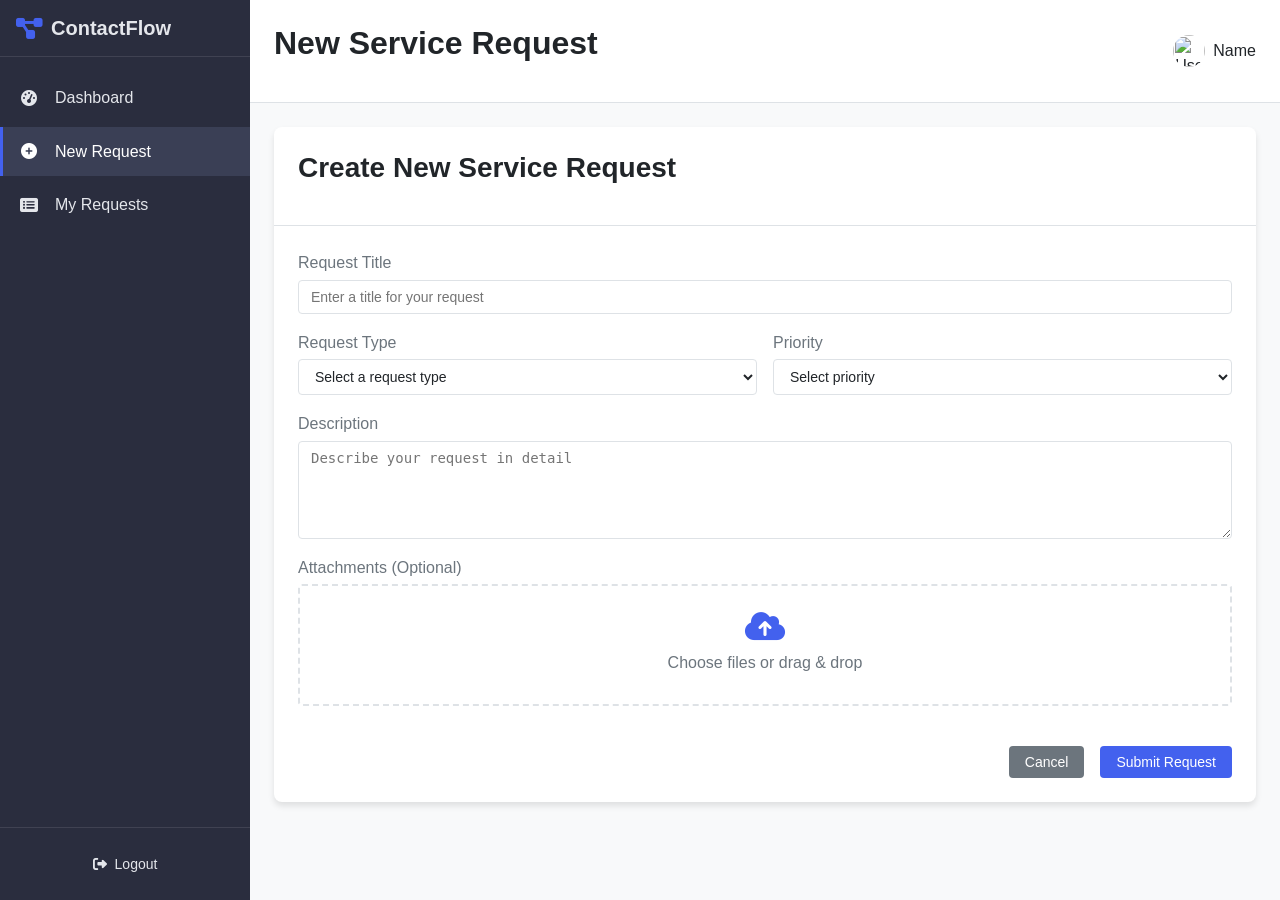
==== pages/request-service.html @ b9564535 "LilwSamah" ====
<html lang="en">
  <head>
    <meta charset="UTF-8" />
    <meta name="viewport" content="width=device-width, initial-scale=1.0" />
    <title>New Service Request - ContactFlow CRM</title>
    <link rel="stylesheet" href="../assets/css/style.css" />
    <link
      rel="stylesheet"
      href="https://cdnjs.cloudflare.com/ajax/libs/font-awesome/6.4.0/css/all.min.css"
    />
  </head>

  <body>
    <div class="dashboard-container">
      <aside class="sidebar">
        <div class="sidebar-header">
          <i class="fas fa-project-diagram logo-icon"></i>
          <h2>ContactFlow</h2>
          <button id="toggleSidebar" class="toggle-sidebar">
            <i class="fas fa-bars"></i>
          </button>
        </div>
        <div class="sidebar-content">
          <ul class="sidebar-menu">
            <li>
              <a href="client-dashboard.html">
                <i class="fas fa-tachometer-alt"></i>
                <span>Dashboard</span>
              </a>
            </li>
            <li class="active">
              <a href="request-service.html">
                <i class="fas fa-plus-circle"></i>
                <span>New Request</span>
              </a>
            </li>
            <li>
              <a href="view-requests.html">
                <i class="fas fa-list-alt"></i>
                <span>My Requests</span>
              </a>
            </li>
          </ul>
        </div>
        <div class="sidebar-footer">
          <button id="logoutBtn" class="btn-logout">
            <i class="fas fa-sign-out-alt"></i>
            <span>Logout</span>
          </button>
        </div>
      </aside>

      <main class="main-content">
        <header class="content-header">
          <div class="header-left">
            <h1>New Service Request</h1>
          </div>
          <div class="header-right">
            <div class="user-profile">
              <img src="" alt="User Avatar" id="userAvatar" />
              <span id="userName">Name</span>
            </div>
          </div>
        </header>

        <div class="content-body">
          <div class="card">
            <div class="card-header">
              <h2>Create New Service Request</h2>
            </div>
            <div class="card-body">
              <form
                id="serviceRequestForm"
                action="/projet-web/assets/backend/submit_request.php"
                method="POST"
              >
                <div class="form-group">
                  <label for="requestTitle">Request Title</label>
                  <input
                    type="text"
                    id="requestTitle"
                    name="requestTitle"
                    required
                    placeholder="Enter a title for your request"
                  />
                </div>

                <div class="form-row">
                  <div class="form-group">
                    <label for="requestType">Request Type</label>
                    <select id="requestType" name="requestType" required>
                      <option value="">Select a request type</option>
                      <option value="support">Technical Support</option>
                      <option value="inquiry">Product Inquiry</option>
                      <option value="billing">Billing Issue</option>
                      <option value="feature">Feature Request</option>
                      <option value="other">Other</option>
                    </select>
                  </div>

                  <div class="form-group">
                    <label for="priority">Priority</label>
                    <select id="priority" name="priority" required>
                      <option value="">Select priority</option>
                      <option value="low">Low</option>
                      <option value="medium">Medium</option>
                      <option value="high">High</option>
                      <option value="urgent">Urgent</option>
                    </select>
                  </div>
                </div>

                <div class="form-group">
                  <label for="requestDescription">Description</label>
                  <textarea
                    id="requestDescription"
                    name="requestDescription"
                    rows="5"
                    required
                    placeholder="Describe your request in detail"
                  ></textarea>
                </div>

                <div class="form-group">
                  <label for="attachments">Attachments (Optional)</label>
                  <div class="file-upload">
                    <input
                      type="file"
                      id="attachments"
                      name="attachments"
                      multiple
                    />
                    <label for="attachments" class="file-upload-label">
                      <i class="fas fa-cloud-upload-alt"></i>
                      <span>Choose files or drag & drop</span>
                    </label>
                  </div>
                  <div id="fileList" class="file-list"></div>
                </div>

                <div class="form-actions">
                  <button
                    type="button"
                    id="cancelRequestBtn"
                    class="btn-secondary"
                  >
                    Cancel
                  </button>
                  <button type="submit" class="btn-primary">
                    Submit Request
                  </button>
                </div>
              </form>
            </div>
          </div>
        </div>
      </main>
    </div>

    <div id="notification" class="notification"></div>

    <script src="../assets/js/localStorage.js"></script>
    <script src="../assets/js/auth.js"></script>
    <script src="../assets/js/domUtils.js"></script>
    <script src="../assets/js/request-service.js"></script>
  </body>
</html>
---- assets/css/style.css ----
/* Base Styles */
:root {
  /* Colors */
  --primary-color: #4361ee;
  --primary-dark: #3a56d4;
  --primary-light: #4f70ff;
  --secondary-color: #6c757d;
  --success-color: #2ecc71;
  --danger-color: #e74c3c;
  --warning-color: #f39c12;
  --info-color: #3498db;

  --bg-color: #f8f9fa;
  --card-bg: #ffffff;
  --sidebar-bg: #2a2d3e;
  --sidebar-text: #e4e6eb;
  --sidebar-hover: #3a3f55;
  --sidebar-active: #4361ee;

  --text-primary: #212529;
  --text-secondary: #6c757d;
  --text-muted: #adb5bd;
  --border-color: #dee2e6;

  /* Spacing */
  --spacing-xs: 0.25rem;
  --spacing-sm: 0.5rem;
  --spacing-md: 1rem;
  --spacing-lg: 1.5rem;
  --spacing-xl: 2rem;

  /* Shadows */
  --shadow-sm: 0 1px 3px rgba(0, 0, 0, 0.12);
  --shadow-md: 0 4px 6px rgba(0, 0, 0, 0.1);
  --shadow-lg: 0 10px 15px rgba(0, 0, 0, 0.1);

  /* Status Colors */
  --status-pending: #f39c12;
  --status-in-progress: #3498db;
  --status-completed: #2ecc71;
  --status-cancelled: #e74c3c;

  /* Priority Colors */
  --priority-low: #3498db;
  --priority-medium: #f39c12;
  --priority-high: #e67e22;
  --priority-urgent: #e74c3c;

  /* Transitions */
  --transition-speed: 0.3s;
}

/* Dark Theme */
.dark-theme {
  --bg-color: #121212;
  --card-bg: #1e1e1e;
  --sidebar-bg: #1a1a1a;
  --sidebar-text: #e4e6eb;
  --sidebar-hover: #2c2c2c;
  --sidebar-active: #4361ee;

  --text-primary: #e4e6eb;
  --text-secondary: #b0b3b8;
  --text-muted: #777;
  --border-color: #2c2c2c;

  /* Shadows */
  --shadow-sm: 0 1px 3px rgba(0, 0, 0, 0.3);
  --shadow-md: 0 4px 6px rgba(0, 0, 0, 0.3);
  --shadow-lg: 0 10px 15px rgba(0, 0, 0, 0.3);
}

* {
  margin: 0;
  padding: 0;
  box-sizing: border-box;
}

body {
  font-family: "Segoe UI", Tahoma, Geneva, Verdana, sans-serif;
  background-color: var(--bg-color);
  color: var(--text-primary);
  line-height: 1.6;
  transition: background-color var(--transition-speed), color var(--transition-speed);
}

a {
  text-decoration: none;
  color: var(--primary-color);
}

ul {
  list-style: none;
}

/* Typography */
h1,
h2,
h3,
h4,
h5,
h6 {
  margin-bottom: var(--spacing-md);
  font-weight: 600;
  line-height: 1.2;
}

h1 {
  font-size: 2rem;
}

h2 {
  font-size: 1.75rem;
}

h3 {
  font-size: 1.5rem;
}

h4 {
  font-size: 1.25rem;
}

p {
  margin-bottom: var(--spacing-md);
}

/* Buttons */
.btn-primary,
.btn-secondary,
.btn-danger,
.btn-success,
.btn-text,
.btn-icon,
.btn-logout {
  display: inline-flex;
  align-items: center;
  justify-content: center;
  padding: 0.5rem 1rem;
  border-radius: 0.25rem;
  font-size: 0.875rem;
  font-weight: 500;
  cursor: pointer;
  transition: all var(--transition-speed);
  border: none;
  gap: 0.5rem;
}

.btn-primary {
  background-color: var(--primary-color);
  color: white;
}

.btn-primary:hover {
  background-color: var(--primary-dark);
}

.btn-secondary {
  background-color: var(--secondary-color);
  color: white;
}

.btn-secondary:hover {
  background-color: #5a6268;
}

.btn-danger {
  background-color: var(--danger-color);
  color: white;
}

.btn-danger:hover {
  background-color: #c0392b;
}

.btn-success {
  background-color: var(--success-color);
  color: white;
}

.btn-success:hover {
  background-color: #27ae60;
}

.btn-text {
  background: none;
  color: var(--text-secondary);
  padding: 0.25rem 0.5rem;
}

.btn-text:hover {
  color: var(--text-primary);
  background-color: rgba(0, 0, 0, 0.05);
}

.btn-icon {
  padding: 0.5rem;
  border-radius: 50%;
  background: none;
  color: var(--text-secondary);
}

.btn-icon:hover {
  background-color: rgba(0, 0, 0, 0.05);
  color: var(--text-primary);
}

.btn-block {
  display: block;
  width: 100%;
}

.btn-logout {
  background: none;
  color: var(--sidebar-text);
  width: 100%;
  text-align: left;
  padding: 0.75rem 1rem;
  border-radius: 0.25rem;
}

.btn-logout:hover {
  background-color: var(--sidebar-hover);
}

/* Forms */
.form-group {
  margin-bottom: var(--spacing-md);
}

.form-row {
  display: flex;
  gap: var(--spacing-md);
  margin-bottom: var(--spacing-md);
}

.form-row .form-group {
  flex: 1;
  margin-bottom: 0;
}

label {
  display: block;
  margin-bottom: var(--spacing-xs);
  font-weight: 500;
  color: var(--text-secondary);
}

input,
select,
textarea {
  width: 100%;
  padding: 0.5rem 0.75rem;
  border: 1px solid var(--border-color);
  border-radius: 0.25rem;
  background-color: var(--card-bg);
  color: var(--text-primary);
  font-size: 0.875rem;
  transition: border-color var(--transition-speed);
}

input:focus,
select:focus,
textarea:focus {
  outline: none;
  border-color: var(--primary-color);
}

.form-actions {
  display: flex;
  justify-content: flex-end;
  gap: var(--spacing-md);
  margin-top: var(--spacing-lg);
}

/* File Upload */
.file-upload {
  position: relative;
  display: flex;
  align-items: center;
  justify-content: center;
  border: 2px dashed var(--border-color);
  border-radius: 0.25rem;
  padding: var(--spacing-lg);
  text-align: center;
  transition: border-color var(--transition-speed);
}

.file-upload:hover {
  border-color: var(--primary-color);
}

.file-upload input[type="file"] {
  position: absolute;
  width: 100%;
  height: 100%;
  opacity: 0;
  cursor: pointer;
}

.file-upload-label {
  display: flex;
  flex-direction: column;
  align-items: center;
  gap: var(--spacing-sm);
  color: var(--text-secondary);
}

.file-upload-label i {
  font-size: 2rem;
  color: var(--primary-color);
}

.file-list {
  margin-top: var(--spacing-md);
  display: flex;
  flex-wrap: wrap;
  gap: var(--spacing-sm);
}

.file-item {
  display: flex;
  align-items: center;
  gap: var(--spacing-xs);
  padding: var(--spacing-xs) var(--spacing-sm);
  background-color: rgba(0, 0, 0, 0.05);
  border-radius: 0.25rem;
  font-size: 0.75rem;
}

.file-item i {
  color: var(--text-secondary);
}

.file-item .remove-file {
  cursor: pointer;
  color: var(--danger-color);
}

/* Cards */
.card {
  background-color: var(--card-bg);
  border-radius: 0.5rem;
  box-shadow: var(--shadow-md);
  margin-bottom: var(--spacing-lg);
  overflow: hidden;
}

.card-header {
  padding: var(--spacing-lg);
  border-bottom: 1px solid var(--border-color);
  display: flex;
  justify-content: space-between;
  align-items: center;
}

.card-header-left,
.card-header-right {
  display: flex;
  align-items: center;
  gap: var(--spacing-md);
}

.card-body {
  padding: var(--spacing-lg);
}

.card-footer {
  padding: var(--spacing-lg);
  border-top: 1px solid var(--border-color);
  display: flex;
  justify-content: space-between;
  align-items: center;
}

/* Widgets */
.dashboard-widgets {
  display: grid;
  grid-template-columns: repeat(auto-fill, minmax(300px, 1fr));
  gap: var(--spacing-lg);
  margin-top: var(--spacing-lg);
}

.admin-dashboard-widgets {
  display: grid;
  grid-template-columns: repeat(2, 1fr);
  gap: var(--spacing-lg);
  margin-top: var(--spacing-lg);
}

.widget {
  background-color: var(--card-bg);
  border-radius: 0.5rem;
  box-shadow: var(--shadow-md);
  overflow: hidden;
  display: flex;
  flex-direction: column;
  height: 100%;
}

.widget-header {
  padding: var(--spacing-md);
  border-bottom: 1px solid var(--border-color);
  display: flex;
  justify-content: space-between;
  align-items: center;
}

.widget-actions {
  display: flex;
  gap: var(--spacing-xs);
}

.widget-content {
  padding: var(--spacing-md);
  flex: 1;
  overflow: auto;
}

.widget-footer {
  padding: var(--spacing-md);
  border-top: 1px solid var(--border-color);
  text-align: right;
}

/* Dashboard Stats */
.dashboard-stats {
  display: grid;
  margin-left: 5px;
  grid-template-columns: repeat(auto-fill, minmax(200px, 1fr));
  gap: var(--spacing-md);
  margin-bottom: var(--spacing-lg);
}

.stat-card {
  background-color: var(--card-bg);
  border-radius: 0.5rem;
  box-shadow: var(--shadow-sm);
  padding: var(--spacing-md);
  display: flex;
  align-items: center;
  gap: var(--spacing-md);
}

.stat-icon {
  width: 3rem;
  height: 3rem;
  border-radius: 50%;
  background-color: rgba(67, 97, 238, 0.1);
  display: flex;
  align-items: center;
  justify-content: center;
  color: var(--primary-color);
  font-size: 1.25rem;
}

.stat-info h3 {
  font-size: 0.875rem;
  color: var(--text-secondary);
  margin-bottom: 0.25rem;
}

.stat-info p {
  font-size: 1.5rem;
  font-weight: 600;
  margin: 0;
}

/* Dashboard Layout */
.dashboard-container {
  display: flex;
  min-height: 100vh;
}

.sidebar {
  width: 250px;
  background-color: var(--sidebar-bg);
  color: var(--sidebar-text);
  display: flex;
  flex-direction: column;
  transition: width var(--transition-speed), transform var(--transition-speed);
  z-index: 100;
}

.sidebar-collapsed {
  width: 70px;
}

.main-content {
  flex: 1;
  display: flex;
  flex-direction: column;
  overflow: hidden;
}

.content-header {
  padding: var(--spacing-lg);
  display: flex;
  justify-content: space-between;
  align-items: center;
  border-bottom: 1px solid var(--border-color);
  background-color: var(--card-bg);
}

.header-left,
.header-right {
  display: flex;
  align-items: center;
  gap: var(--spacing-md);
}

.content-body {
  padding: var(--spacing-lg);
  flex: 1;
  overflow: auto;
}

/* Sidebar Components */
.sidebar-header {
  padding: var(--spacing-md);
  display: flex;
  align-items: center;
  gap: var(--spacing-sm);
  border-bottom: 1px solid rgba(255, 255, 255, 0.1);
}

.logo-icon {
  font-size: 1.5rem;
  color: var(--primary-color);
}

.sidebar-header h2 {
  margin: 0;
  font-size: 1.25rem;
  font-weight: 600;
  white-space: nowrap;
  overflow: hidden;
  text-overflow: ellipsis;
}

.toggle-sidebar {
  margin-left: auto;
  background: none;
  border: none;
  color: var(--sidebar-text);
  cursor: pointer;
  display: none;
}

.sidebar-content {
  flex: 1;
  overflow-y: auto;
  padding: var(--spacing-md) 0;
}

.sidebar-menu {
  display: flex;
  flex-direction: column;
  gap: var(--spacing-xs);
}

.sidebar-menu li a {
  display: flex;
  align-items: center;
  gap: var(--spacing-md);
  padding: 0.75rem var(--spacing-md);
  color: var(--sidebar-text);
  transition: background-color var(--transition-speed);
  border-left: 3px solid transparent;
}

.sidebar-menu li a:hover {
  background-color: var(--sidebar-hover);
}

.sidebar-menu li.active a {
  background-color: var(--sidebar-hover);
  border-left-color: var(--sidebar-active);
  color: white;
}

.sidebar-menu li a i {
  width: 1.25rem;
  text-align: center;
}

.sidebar-footer {
  padding: var(--spacing-md);
  border-top: 1px solid rgba(255, 255, 255, 0.1);
}

/* User Profile */
.user-profile {
  display: flex;
  align-items: center;
  gap: var(--spacing-sm);
}

.user-profile img {
  width: 2rem;
  height: 2rem;
  border-radius: 50%;
  object-fit: cover;
}

/* Theme Toggle */
.theme-toggle {
  display: flex;
  align-items: center;
  gap: var(--spacing-xs);
}

.switch {
  position: relative;
  display: inline-block;
  width: 40px;
  height: 20px;
}

.switch input {
  opacity: 0;
  width: 0;
  height: 0;
}

.slider {
  position: absolute;
  cursor: pointer;
  top: 0;
  left: 0;
  right: 0;
  bottom: 0;
  background-color: #ccc;
  transition: var(--transition-speed);
}

.slider:before {
  position: absolute;
  content: "";
  height: 16px;
  width: 16px;
  left: 2px;
  bottom: 2px;
  background-color: white;
  transition: var(--transition-speed);
}

input:checked+.slider {
  background-color: var(--primary-color);
}

input:checked+.slider:before {
  transform: translateX(20px);
}

.slider.round {
  border-radius: 20px;
}

.slider.round:before {
  border-radius: 50%;
}

/* Notification */
.notification {
  position: fixed;
  top: 1rem;
  right: 1rem;
  padding: 1rem;
  border-radius: 0.25rem;
  background-color: var(--card-bg);
  box-shadow: var(--shadow-lg);
  z-index: 1000;
  max-width: 300px;
  transform: translateY(-100%);
  opacity: 0;
  transition: transform 0.3s, opacity 0.3s;
}

.notification.show {
  transform: translateY(0);
  opacity: 1;
}

.notification.success {
  border-left: 4px solid var(--success-color);
}

.notification.error {
  border-left: 4px solid var(--danger-color);
}

.notification.info {
  border-left: 4px solid var(--info-color);
}

.notification.warning {
  border-left: 4px solid var(--warning-color);
}

/* Notification Icon */
.notification-icon {
  position: relative;
  cursor: pointer;
}

.notification-badge {
  position: absolute;
  top: -5px;
  right: -5px;
  background-color: var(--danger-color);
  color: white;
  border-radius: 50%;
  width: 18px;
  height: 18px;
  font-size: 0.75rem;
  display: flex;
  align-items: center;
  justify-content: center;
}

.notification-panel {
  position: fixed;
  top: 4rem;
  right: 1rem;
  width: 350px;
  background-color: var(--card-bg);
  border-radius: 0.5rem;
  box-shadow: var(--shadow-lg);
  z-index: 1000;
  display: none;
  overflow: hidden;
}

.notification-panel.show {
  display: block;
}

.notification-header {
  padding: var(--spacing-md);
  border-bottom: 1px solid var(--border-color);
  display: flex;
  justify-content: space-between;
  align-items: center;
}

.notification-content {
  max-height: 400px;
  overflow-y: auto;
}

.notification-item {
  padding: var(--spacing-md);
  border-bottom: 1px solid var(--border-color);
  cursor: pointer;
  transition: background-color var(--transition-speed);
}

.notification-item:hover {
  background-color: rgba(0, 0, 0, 0.05);
}

.notification-item.unread {
  background-color: rgba(67, 97, 238, 0.05);
}

.notification-item .notification-title {
  font-weight: 500;
  margin-bottom: 0.25rem;
}

.notification-item .notification-time {
  font-size: 0.75rem;
  color: var(--text-secondary);
}

.notification-footer {
  padding: var(--spacing-md);
  border-top: 1px solid var(--border-color);
  display: flex;
  justify-content: space-between;
}

/* Modal */
.modal {
  display: none;
  position: fixed;
  top: 0;
  left: 0;
  width: 100%;
  height: 100%;
  background-color: rgba(0, 0, 0, 0.5);
  z-index: 1000;
  align-items: center;
  justify-content: center;
}

.modal.show {
  display: flex;
}

.modal-content {
  background-color: var(--card-bg);
  border-radius: 0.5rem;
  box-shadow: var(--shadow-lg);
  width: 500px;
  max-width: 90%;
  max-height: 90vh;
  display: flex;
  flex-direction: column;
}

.modal-content.modal-lg {
  width: 700px;
}

.modal-header {
  padding: var(--spacing-md);
  border-bottom: 1px solid var(--border-color);
  display: flex;
  justify-content: space-between;
  align-items: center;
}

.modal-header h2 {
  margin: 0;
  font-size: 1.25rem;
}

.close-modal {
  background: none;
  border: none;
  font-size: 1.5rem;
  cursor: pointer;
  color: var(--text-secondary);
}

.modal-body {
  padding: var(--spacing-md);
  overflow-y: auto;
  flex: 1;
}

.modal-footer {
  padding: var(--spacing-md);
  border-top: 1px solid var(--border-color);
  display: flex;
  justify-content: flex-end;
  gap: var(--spacing-md);
}

.modal-footer-left {
  margin-right: auto;
}

/* Landing Page */
.landing-container {
  min-height: 100vh;
  display: flex;
  flex-direction: column;
}

.landing-header {
  padding: var(--spacing-lg);
  display: flex;
  justify-content: space-between;
  align-items: center;
  background-color: var(--card-bg);
  box-shadow: var(--shadow-sm);
}

.logo-container {
  display: flex;
  align-items: center;
  gap: var(--spacing-sm);
}

.landing-header nav ul {
  display: flex;
  gap: var(--spacing-lg);
  align-items: center;
}

.hero {
  display: flex;
  align-items: center;
  padding: 4rem var(--spacing-lg);
  background-color: var(--card-bg);
}

.hero-content {
  flex: 1;
  max-width: 600px;
}

.hero-content h1 {
  font-size: 2.5rem;
  margin-bottom: var(--spacing-md);
}

.hero-image {
  flex: 1;
  display: flex;
  justify-content: center;
  align-items: center;
}

.hero-image img {
  max-width: 100%;
  height: auto;
}

.features {
  padding: 4rem var(--spacing-lg);
  text-align: center;
}

.feature-cards {
  display: grid;
  grid-template-columns: repeat(auto-fit, minmax(250px, 1fr));
  gap: var(--spacing-lg);
  margin-top: var(--spacing-xl);
}

.feature-card {
  background-color: var(--card-bg);
  padding: var(--spacing-lg);
  border-radius: 0.5rem;
  box-shadow: var(--shadow-md);
  transition: transform var(--transition-speed);
}

.feature-card:hover {
  transform: translateY(-5px);
}

.feature-card i {
  font-size: 2.5rem;
  color: var(--primary-color);
  margin-bottom: var(--spacing-md);
}

.about {
  padding: 4rem var(--spacing-lg);
  background-color: var(--card-bg);
  text-align: center;
}

footer {
  background-color: var(--sidebar-bg);
  color: var(--sidebar-text);
  padding: var(--spacing-lg);
  margin-top: auto;
}

.footer-content {
  display: flex;
  justify-content: space-between;
  margin-bottom: var(--spacing-lg);
}

.footer-logo {
  display: flex;
  align-items: center;
  gap: var(--spacing-sm);
}

.footer-links h4 {
  margin-bottom: var(--spacing-md);
}

.footer-links ul {
  display: flex;
  flex-direction: column;
  gap: var(--spacing-sm);
}

.footer-links a {
  color: var(--sidebar-text);
}

.footer-links a:hover {
  color: white;
}

.footer-bottom {
  text-align: center;
  padding-top: var(--spacing-md);
  border-top: 1px solid rgba(255, 255, 255, 0.1);
}

/* Auth Pages */
.auth-container {
  min-height: 100vh;
  display: flex;
  align-items: center;
  justify-content: center;
  padding: var(--spacing-lg);
}

.auth-card {
  background-color: var(--card-bg);
  border-radius: 0.5rem;
  box-shadow: var(--shadow-lg);
  width: 400px;
  max-width: 100%;
  overflow: hidden;
}

.auth-header {
  padding: var(--spacing-lg);
  text-align: center;
  border-bottom: 1px solid var(--border-color);
}

.auth-form {
  padding: var(--spacing-lg);
}

.auth-form h2 {
  text-align: center;
  margin-bottom: var(--spacing-lg);
}

.auth-links {
  display: flex;
  justify-content: space-between;
  margin-top: var(--spacing-lg);
  font-size: 0.875rem;
}

/* Dashboard Header */
.dashboard-header {
  display: flex;
  justify-content: space-between;
  align-items: center;
  margin-bottom: var(--spacing-lg);
}

.dashboard-actions {
  display: flex;
  gap: var(--spacing-md);
}

/* Search Container */
.search-container {
  position: relative;
}

.search-container input {
  padding-right: 2.5rem;
}

.search-container i {
  position: absolute;
  right: 0.75rem;
  top: 50%;
  transform: translateY(-50%);
  color: var(--text-secondary);
}

/* Filter Bar */
.filter-bar {
  display: flex;
  flex-wrap: wrap;
  gap: var(--spacing-md);
  margin-bottom: var(--spacing-lg);
  padding: var(--spacing-md);
  background-color: rgba(0, 0, 0, 0.02);
  border-radius: 0.25rem;
}

.filter-group {
  display: flex;
  align-items: center;
  gap: var(--spacing-xs);
}

.filter-group label {
  margin-bottom: 0;
  white-space: nowrap;
}

.filter-group select {
  width: auto;
}

/* Tables */
.requests-table-container {
  overflow-x: auto;
}

.requests-table {
  width: 100%;
  border-collapse: collapse;
}

.requests-table th,
.requests-table td {
  padding: var(--spacing-md);
  text-align: left;
  border-bottom: 1px solid var(--border-color);
}

.requests-table th {
  font-weight: 600;
  color: var(--text-secondary);
  background-color: rgba(0, 0, 0, 0.02);
}

.requests-table tr:hover {
  background-color: rgba(0, 0, 0, 0.02);
}

.requests-table .status-badge,
.requests-table .priority-badge {
  display: inline-block;
  padding: 0.25rem 0.5rem;
  border-radius: 0.25rem;
  font-size: 0.75rem;
  font-weight: 500;
  text-transform: capitalize;
}

.status-badge.pending {
  background-color: rgba(243, 156, 18, 0.1);
  color: var(--status-pending);
}

.status-badge.in-progress {
  background-color: rgba(52, 152, 219, 0.1);
  color: var(--status-in-progress);
}

.status-badge.completed {
  background-color: rgba(46, 204, 113, 0.1);
  color: var(--status-completed);
}

.status-badge.cancelled {
  background-color: rgba(231, 76, 60, 0.1);
  color: var(--status-cancelled);
}

.priority-badge.low {
  background-color: rgba(52, 152, 219, 0.1);
  color: var(--priority-low);
}

.priority-badge.medium {
  background-color: rgba(243, 156, 18, 0.1);
  color: var(--priority-medium);
}

.priority-badge.high {
  background-color: rgba(230, 126, 34, 0.1);
  color: var(--priority-high);
}

.priority-badge.urgent {
  background-color: rgba(231, 76, 60, 0.1);
  color: var(--priority-urgent);
}

.table-actions {
  display: flex;
  gap: var(--spacing-xs);
}

/* Pagination */
.pagination {
  display: flex;
  align-items: center;
  justify-content: center;
  gap: var(--spacing-md);
  margin-top: var(--spacing-lg);
}

/* Empty State */
.empty-state {
  display: flex;
  flex-direction: column;
  align-items: center;
  justify-content: center;
  padding: var(--spacing-xl);
  text-align: center;
  color: var(--text-secondary);
}

.empty-state i {
  font-size: 3rem;
  margin-bottom: var(--spacing-md);
  opacity: 0.5;
}

.empty-state button {
  margin-top: var(--spacing-md);
}

/* Request Details */
.request-details {
  display: flex;
  flex-direction: column;
  gap: var(--spacing-lg);
}

.request-header {
  display: flex;
  flex-direction: column;
  gap: var(--spacing-xs);
}

.request-meta {
  display: flex;
  gap: var(--spacing-md);
  align-items: center;
}

.request-info {
  display: grid;
  grid-template-columns: repeat(auto-fit, minmax(200px, 1fr));
  gap: var(--spacing-md);
  background-color: rgba(0, 0, 0, 0.02);
  padding: var(--spacing-md);
  border-radius: 0.25rem;
}

.info-group {
  display: flex;
  flex-direction: column;
  gap: var(--spacing-xs);
}

.info-group label {
  font-weight: 600;
  color: var(--text-secondary);
  margin-bottom: 0;
}

.request-description,
.request-attachments,
.request-comments,
.request-feedback {
  display: flex;
  flex-direction: column;
  gap: var(--spacing-md);
}

.attachment-list {
  display: flex;
  flex-wrap: wrap;
  gap: var(--spacing-sm);
}

.attachment-item {
  display: flex;
  align-items: center;
  gap: var(--spacing-xs);
  padding: var(--spacing-xs) var(--spacing-sm);
  background-color: rgba(0, 0, 0, 0.05);
  border-radius: 0.25rem;
  font-size: 0.875rem;
}

.comment-list {
  display: flex;
  flex-direction: column;
  gap: var(--spacing-md);
}

.comment-item {
  display: flex;
  gap: var(--spacing-md);
}

.comment-avatar {
  width: 2.5rem;
  height: 2.5rem;
  border-radius: 50%;
  overflow: hidden;
}

.comment-avatar img {
  width: 100%;
  height: 100%;
  object-fit: cover;
}

.comment-content {
  flex: 1;
}

.comment-header {
  display: flex;
  justify-content: space-between;
  margin-bottom: var(--spacing-xs);
}

.comment-author {
  font-weight: 500;
}

.comment-time {
  font-size: 0.75rem;
  color: var(--text-secondary);
}

.add-comment {
  display: flex;
  flex-direction: column;
  gap: var(--spacing-sm);
}

.add-comment textarea {
  resize: vertical;
  min-height: 100px;
}

/* Star Rating */
.rating-container {
  display: flex;
  flex-direction: column;
  gap: var(--spacing-xs);
}

.star-rating {
  display: flex;
  gap: var(--spacing-xs);
  font-size: 1.5rem;
}

.star-rating i {
  cursor: pointer;
  color: #ddd;
}

.star-rating i.fas {
  color: #f39c12;
}

.feedback-submitted {
  display: none;
}

.feedback-rating {
  display: flex;
  align-items: center;
  gap: var(--spacing-md);
}

.submitted-stars {
  display: flex;
  gap: var(--spacing-xs);
  color: #f39c12;
}

.feedback-thank-you {
  font-weight: 500;
  color: var(--success-color);
  margin-top: var(--spacing-md);
}

/* Kanban Board */
.task-board-header {
  display: flex;
  justify-content: space-between;
  align-items: center;
  margin-bottom: var(--spacing-lg);
}

.task-board-filters {
  display: flex;
  gap: var(--spacing-md);
}

.kanban-board {
  display: grid;
  grid-template-columns: repeat(auto-fit, minmax(250px, 1fr));
  gap: var(--spacing-lg);
  height: calc(100vh - 250px);
}

.kanban-column {
  background-color: rgba(0, 0, 0, 0.02);
  border-radius: 0.5rem;
  display: flex;
  flex-direction: column;
  overflow: hidden;
}

.column-header {
  padding: var(--spacing-md);
  background-color: var(--card-bg);
  border-bottom: 1px solid var(--border-color);
  display: flex;
  justify-content: space-between;
  align-items: center;
}

.task-count {
  background-color: rgba(0, 0, 0, 0.1);
  border-radius: 0.25rem;
  padding: 0.25rem 0.5rem;
  font-size: 0.75rem;
}

.column-content {
  padding: var(--spacing-md);
  flex: 1;
  overflow-y: auto;
  display: flex;
  flex-direction: column;
  gap: var(--spacing-md);
}

.task-card {
  background-color: var(--card-bg);
  border-radius: 0.25rem;
  padding: var(--spacing-md);
  box-shadow: var(--shadow-sm);
  cursor: grab;
  user-select: none;
}

.task-card:hover {
  box-shadow: var(--shadow-md);
}

.task-card-header {
  display: flex;
  justify-content: space-between;
  margin-bottom: var(--spacing-xs);
}

.task-id {
  font-size: 0.75rem;
  color: var(--text-secondary);
}

.task-title {
  font-weight: 500;
  margin-bottom: var(--spacing-xs);
}

.task-meta {
  display: flex;
  justify-content: space-between;
  align-items: center;
  margin-top: var(--spacing-sm);
  font-size: 0.75rem;
}

.task-assignee {
  display: flex;
  align-items: center;
  gap: var(--spacing-xs);
}

.task-assignee img {
  width: 1.5rem;
  height: 1.5rem;
  border-radius: 50%;
  object-fit: cover;
}

.task-due-date {
  color: var(--text-secondary);
}

.task-due-date.overdue {
  color: var(--danger-color);
}

/* Widget Options */
.widget-options {
  display: grid;
  grid-template-columns: repeat(auto-fit, minmax(200px, 1fr));
  gap: var(--spacing-md);
}

.widget-option {
  padding: var(--spacing-md);
  border: 1px solid var(--border-color);
  border-radius: 0.25rem;
  cursor: pointer;
  transition: border-color var(--transition-speed), background-color var(--transition-speed);
}

.widget-option:hover {
  background-color: rgba(0, 0, 0, 0.02);
}

.widget-option.selected {
  border-color: var(--primary-color);
  background-color: rgba(67, 97, 238, 0.05);
}

.widget-option i {
  font-size: 1.5rem;
  color: var(--primary-color);
  margin-bottom: var(--spacing-sm);
}

.widget-option h4 {
  margin-bottom: var(--spacing-xs);
}

.widget-option p {
  font-size: 0.875rem;
  color: var(--text-secondary);
  margin-bottom: 0;
}

/* Import Preview */
.import-preview {
  margin-top: var(--spacing-md);
}

.preview-content {
  max-height: 200px;
  overflow-y: auto;
  padding: var(--spacing-md);
  background-color: rgba(0, 0, 0, 0.02);
  border-radius: 0.25rem;
  font-family: monospace;
  font-size: 0.875rem;
}

/* Activity List */
.activity-list {
  display: flex;
  flex-direction: column;
  gap: var(--spacing-sm);
}

.activity-item {
  display: flex;
  gap: var(--spacing-md);
  padding: var(--spacing-sm) 0;
  border-bottom: 1px solid var(--border-color);
}

.activity-icon {
  width: 2rem;
  height: 2rem;
  border-radius: 50%;
  background-color: rgba(67, 97, 238, 0.1);
  display: flex;
  align-items: center;
  justify-content: center;
  color: var(--primary-color);
}

.activity-content {
  flex: 1;
}

.activity-text {
  margin-bottom: 0.25rem;
}

.activity-time {
  font-size: 0.75rem;
  color: var(--text-secondary);
}

/* Request List */
.request-list,
.task-list {
  display: flex;
  flex-direction: column;
  gap: var(--spacing-sm);
}

.request-item,
.task-item {
  padding: var(--spacing-sm);
  border-radius: 0.25rem;
  background-color: rgba(0, 0, 0, 0.02);
  cursor: pointer;
  transition: background-color var(--transition-speed);
}

.request-item:hover,
.task-item:hover {
  background-color: rgba(0, 0, 0, 0.05);
}

.request-item-header,
.task-item-header {
  display: flex;
  justify-content: space-between;
  margin-bottom: var(--spacing-xs);
}

.request-item-title,
.task-item-title {
  font-weight: 500;
}

.request-item-meta,
.task-item-meta {
  display: flex;
  justify-content: space-between;
  font-size: 0.75rem;
  color: var(--text-secondary);
}

/* Responsive Styles */
@media (max-width: 768px) {
  .dashboard-container {
    flex-direction: column;
  }

  .sidebar {
    width: 100%;
    position: fixed;
    bottom: 0;
    height: auto;
    z-index: 100;
  }

  .sidebar-header {
    padding: var(--spacing-sm);
  }

  .toggle-sidebar {
    display: block;
  }

  .sidebar-content,
  .sidebar-footer {
    display: none;
  }

  .sidebar.expanded .sidebar-content,
  .sidebar.expanded .sidebar-footer {
    display: block;
  }

  .main-content {
    margin-bottom: 60px;
  }

  .content-header {
    flex-direction: column;
    gap: var(--spacing-md);
  }

  .header-left,
  .header-right {
    width: 100%;
    justify-content: space-between;
  }

  .dashboard-stats,
  .dashboard-widgets,
  .admin-dashboard-widgets {
    grid-template-columns: 1fr;
  }

  .dashboard-header {
    flex-direction: column;
    align-items: flex-start;
    gap: var(--spacing-md);
  }

  .dashboard-actions {
    width: 100%;
    justify-content: space-between;
  }

  .form-row {
    flex-direction: column;
  }

  .hero {
    flex-direction: column;
    padding: 2rem var(--spacing-md);
    gap: var(--spacing-xl);
  }

  .landing-header {
    flex-direction: column;
    gap: var(--spacing-md);
  }

  .footer-content {
    flex-direction: column;
    gap: var(--spacing-lg);
  }

  .task-board-header {
    flex-direction: column;
    gap: var(--spacing-md);
  }

  .task-board-filters {
    width: 100%;
    flex-direction: column;
  }

  .kanban-board {
    grid-template-columns: 1fr;
    height: auto;
  }

  .kanban-column {
    height: 400px;
  }
}

/* SVG Placeholders */
.avatar-placeholder.svg {
  background-color: #e9ecef;
  display: flex;
  align-items: center;
  justify-content: center;
  color: #adb5bd;
  font-weight: bold;
  text-transform: uppercase;
}
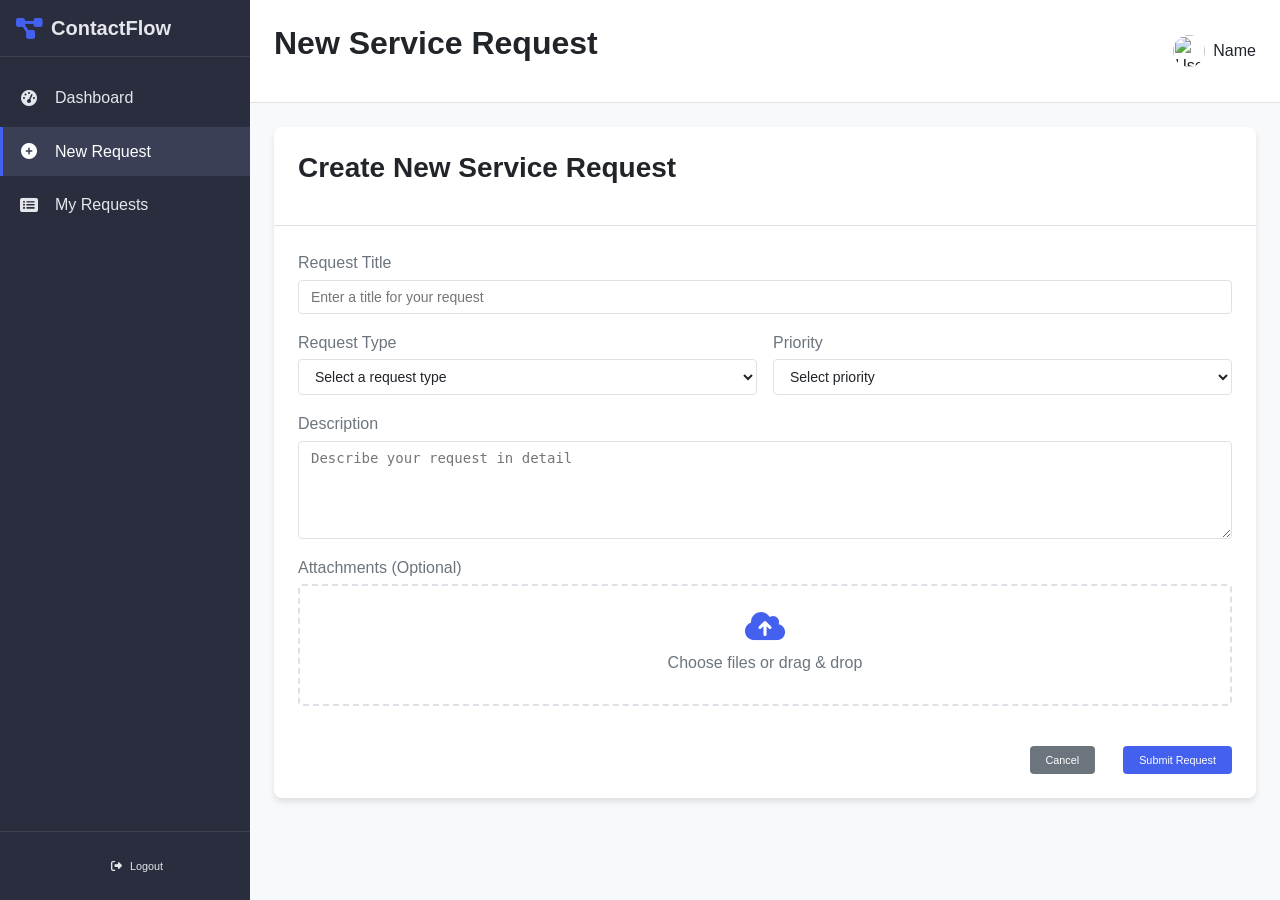
==== commit baef7933: "Fixing some design issues and integrating some php features" ====
--- a/pages/request-service.html
+++ b/pages/request-service.html
@@ -1,167 +1,143 @@
 <html lang="en">
-  <head>
-    <meta charset="UTF-8" />
-    <meta name="viewport" content="width=device-width, initial-scale=1.0" />
-    <title>New Service Request - ContactFlow CRM</title>
-    <link rel="stylesheet" href="../assets/css/style.css" />
-    <link
-      rel="stylesheet"
-      href="https://cdnjs.cloudflare.com/ajax/libs/font-awesome/6.4.0/css/all.min.css"
-    />
-  </head>
 
-  <body>
-    <div class="dashboard-container">
-      <aside class="sidebar">
-        <div class="sidebar-header">
-          <i class="fas fa-project-diagram logo-icon"></i>
-          <h2>ContactFlow</h2>
-          <button id="toggleSidebar" class="toggle-sidebar">
-            <i class="fas fa-bars"></i>
-          </button>
+<head>
+  <meta charset="UTF-8" />
+  <meta name="viewport" content="width=device-width, initial-scale=1.0" />
+  <title>New Service Request - ContactFlow CRM</title>
+  <link rel="stylesheet" href="../assets/css/style.css" />
+  <link rel="stylesheet" href="https://cdnjs.cloudflare.com/ajax/libs/font-awesome/6.4.0/css/all.min.css" />
+</head>
+
+<body>
+  <div class="dashboard-container">
+    <aside class="sidebar">
+      <div class="sidebar-header">
+        <i class="fas fa-project-diagram logo-icon"></i>
+        <h2>ContactFlow</h2>
+        <button id="toggleSidebar" class="toggle-sidebar">
+          <i class="fas fa-bars"></i>
+        </button>
+      </div>
+      <div class="sidebar-content">
+        <ul class="sidebar-menu">
+          <li>
+            <a href="client-dashboard.php">
+              <i class="fas fa-tachometer-alt"></i>
+              <span>Dashboard</span>
+            </a>
+          </li>
+          <li class="active">
+            <a href="request-service.php">
+              <i class="fas fa-plus-circle"></i>
+              <span>New Request</span>
+            </a>
+          </li>
+          <li>
+            <a href="view-requests.php">
+              <i class="fas fa-list-alt"></i>
+              <span>My Requests</span>
+            </a>
+          </li>
+        </ul>
+      </div>
+      <div class="sidebar-footer">
+        <button id="logoutBtn" class="btn-logout">
+          <i class="fas fa-sign-out-alt"></i>
+          <span>Logout</span>
+        </button>
+      </div>
+    </aside>
+
+    <main class="main-content">
+      <header class="content-header">
+        <div class="header-left">
+          <h1>New Service Request</h1>
         </div>
-        <div class="sidebar-content">
-          <ul class="sidebar-menu">
-            <li>
-              <a href="client-dashboard.html">
-                <i class="fas fa-tachometer-alt"></i>
-                <span>Dashboard</span>
-              </a>
-            </li>
-            <li class="active">
-              <a href="request-service.html">
-                <i class="fas fa-plus-circle"></i>
-                <span>New Request</span>
-              </a>
-            </li>
-            <li>
-              <a href="view-requests.html">
-                <i class="fas fa-list-alt"></i>
-                <span>My Requests</span>
-              </a>
-            </li>
-          </ul>
+        <div class="header-right">
+          <div class="user-profile">
+            <img src="" alt="User Avatar" id="userAvatar" />
+            <span id="userName">Name</span>
+          </div>
         </div>
-        <div class="sidebar-footer">
-          <button id="logoutBtn" class="btn-logout">
-            <i class="fas fa-sign-out-alt"></i>
-            <span>Logout</span>
-          </button>
-        </div>
-      </aside>
+      </header>
 
-      <main class="main-content">
-        <header class="content-header">
-          <div class="header-left">
-            <h1>New Service Request</h1>
+      <div class="content-body">
+        <div class="card">
+          <div class="card-header">
+            <h2>Create New Service Request</h2>
           </div>
-          <div class="header-right">
-            <div class="user-profile">
-              <img src="" alt="User Avatar" id="userAvatar" />
-              <span id="userName">Name</span>
-            </div>
-          </div>
-        </header>
+          <div class="card-body">
+            <form id="serviceRequestForm" action="/projet-web/assets/backend/submit_request.php" method="POST">
+              <div class="form-group">
+                <label for="requestTitle">Request Title</label>
+                <input type="text" id="requestTitle" name="requestTitle" required
+                  placeholder="Enter a title for your request" />
+              </div>
 
-        <div class="content-body">
-          <div class="card">
-            <div class="card-header">
-              <h2>Create New Service Request</h2>
-            </div>
-            <div class="card-body">
-              <form
-                id="serviceRequestForm"
-                action="/projet-web/assets/backend/submit_request.php"
-                method="POST"
-              >
+              <div class="form-row">
                 <div class="form-group">
-                  <label for="requestTitle">Request Title</label>
-                  <input
-                    type="text"
-                    id="requestTitle"
-                    name="requestTitle"
-                    required
-                    placeholder="Enter a title for your request"
-                  />
-                </div>
-
-                <div class="form-row">
-                  <div class="form-group">
-                    <label for="requestType">Request Type</label>
-                    <select id="requestType" name="requestType" required>
-                      <option value="">Select a request type</option>
-                      <option value="support">Technical Support</option>
-                      <option value="inquiry">Product Inquiry</option>
-                      <option value="billing">Billing Issue</option>
-                      <option value="feature">Feature Request</option>
-                      <option value="other">Other</option>
-                    </select>
-                  </div>
-
-                  <div class="form-group">
-                    <label for="priority">Priority</label>
-                    <select id="priority" name="priority" required>
-                      <option value="">Select priority</option>
-                      <option value="low">Low</option>
-                      <option value="medium">Medium</option>
-                      <option value="high">High</option>
-                      <option value="urgent">Urgent</option>
-                    </select>
-                  </div>
+                  <label for="requestType">Request Type</label>
+                  <select id="requestType" name="requestType" required>
+                    <option value="">Select a request type</option>
+                    <option value="support">Technical Support</option>
+                    <option value="inquiry">Product Inquiry</option>
+                    <option value="billing">Billing Issue</option>
+                    <option value="feature">Feature Request</option>
+                    <option value="other">Other</option>
+                  </select>
                 </div>
 
                 <div class="form-group">
-                  <label for="requestDescription">Description</label>
-                  <textarea
-                    id="requestDescription"
-                    name="requestDescription"
-                    rows="5"
-                    required
-                    placeholder="Describe your request in detail"
-                  ></textarea>
+                  <label for="priority">Priority</label>
+                  <select id="priority" name="priority" required>
+                    <option value="">Select priority</option>
+                    <option value="low">Low</option>
+                    <option value="medium">Medium</option>
+                    <option value="high">High</option>
+                    <option value="urgent">Urgent</option>
+                  </select>
                 </div>
+              </div>
 
-                <div class="form-group">
-                  <label for="attachments">Attachments (Optional)</label>
-                  <div class="file-upload">
-                    <input
-                      type="file"
-                      id="attachments"
-                      name="attachments"
-                      multiple
-                    />
-                    <label for="attachments" class="file-upload-label">
-                      <i class="fas fa-cloud-upload-alt"></i>
-                      <span>Choose files or drag & drop</span>
-                    </label>
-                  </div>
-                  <div id="fileList" class="file-list"></div>
+              <div class="form-group">
+                <label for="requestDescription">Description</label>
+                <textarea id="requestDescription" name="requestDescription" rows="5" required
+                  placeholder="Describe your request in detail"></textarea>
+              </div>
+
+              <div class="form-group">
+                <label for="attachments">Attachments (Optional)</label>
+                <div class="file-upload">
+                  <input type="file" id="attachments" name="attachments" multiple />
+                  <label for="attachments" class="file-upload-label">
+                    <i class="fas fa-cloud-upload-alt"></i>
+                    <span>Choose files or drag & drop</span>
+                  </label>
                 </div>
+                <div id="fileList" class="file-list"></div>
+              </div>
 
-                <div class="form-actions">
-                  <button
-                    type="button"
-                    id="cancelRequestBtn"
-                    class="btn-secondary"
-                  >
-                    Cancel
-                  </button>
-                  <button type="submit" class="btn-primary">
-                    Submit Request
-                  </button>
-                </div>
-              </form>
-            </div>
+              <div class="form-actions">
+                <button type="button" id="cancelRequestBtn" class="btn-secondary">
+                  Cancel
+                </button>
+                <button type="submit" class="btn-primary">
+                  Submit Request
+                </button>
+              </div>
+            </form>
           </div>
         </div>
-      </main>
-    </div>
+      </div>
+    </main>
+  </div>
 
-    <div id="notification" class="notification"></div>
+  <div id="notification" class="notification"></div>
 
-    <script src="../assets/js/localStorage.js"></script>
-    <script src="../assets/js/auth.js"></script>
-    <script src="../assets/js/domUtils.js"></script>
-    <script src="../assets/js/request-service.js"></script>
-  </body>
-</html>
+  <script src="../assets/js/localStorage.js"></script>
+  <script src="../assets/js/auth.js"></script>
+  <script src="../assets/js/domUtils.js"></script>
+  <script src="../assets/js/request-service.js"></script>
+</body>
+
+</html>
--- a/assets/css/style.css
+++ b/assets/css/style.css
@@ -138,7 +138,8 @@
   justify-content: center;
   padding: 0.5rem 1rem;
   border-radius: 0.25rem;
-  font-size: 0.875rem;
+  font-size: 0.675rem;
+  margin-left: 0.750rem;
   font-weight: 500;
   cursor: pointer;
   transition: all var(--transition-speed);
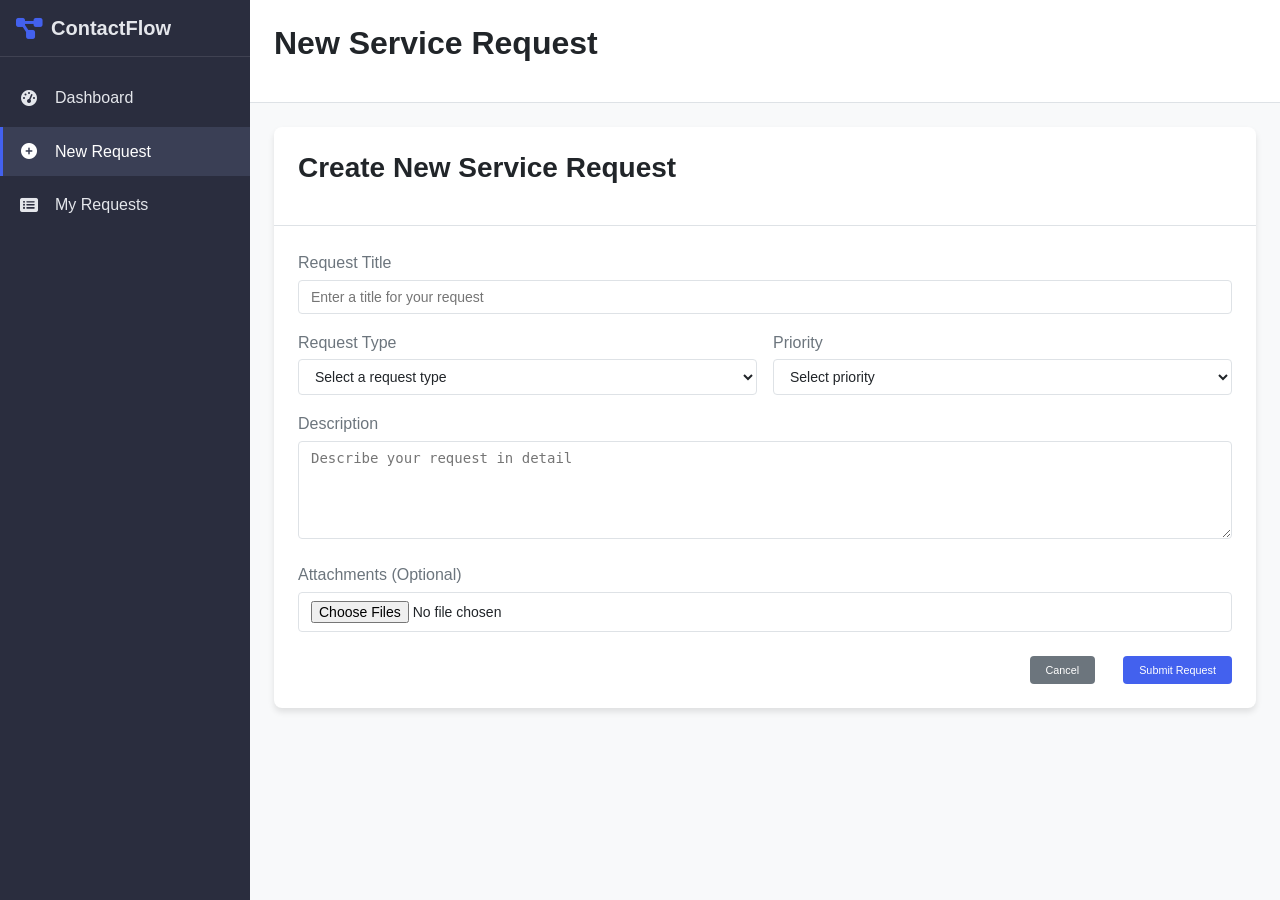
==== commit 571bc6ef: "achrafFinal" ====
--- a/pages/request-service.html
+++ b/pages/request-service.html
@@ -1,143 +1,130 @@
+<!DOCTYPE html>
 <html lang="en">
+  <head>
+    <meta charset="UTF-8" />
+    <meta name="viewport" content="width=device-width, initial-scale=1.0" />
+    <title>New Service Request - ContactFlow CRM</title>
+    <link rel="stylesheet" href="../assets/css/style.css" />
+    <link
+      rel="stylesheet"
+      href="https://cdnjs.cloudflare.com/ajax/libs/font-awesome/6.4.0/css/all.min.css"
+    />
+  </head>
+  <body>
+    <div class="dashboard-container">
+      <aside class="sidebar">
+        <div class="sidebar-header">
+          <i class="fas fa-project-diagram logo-icon"></i>
+          <h2>ContactFlow</h2>
+        </div>
+        <div class="sidebar-content">
+          <ul class="sidebar-menu">
+            <li>
+              <a href="client-dashboard.php"
+                ><i class="fas fa-tachometer-alt"></i><span>Dashboard</span></a
+              >
+            </li>
+            <li class="active">
+              <a href="request-service.php"
+                ><i class="fas fa-plus-circle"></i><span>New Request</span></a
+              >
+            </li>
+            <li>
+              <a href="view-requests.php"
+                ><i class="fas fa-list-alt"></i><span>My Requests</span></a
+              >
+            </li>
+          </ul>
+        </div>
+      </aside>
 
-<head>
-  <meta charset="UTF-8" />
-  <meta name="viewport" content="width=device-width, initial-scale=1.0" />
-  <title>New Service Request - ContactFlow CRM</title>
-  <link rel="stylesheet" href="../assets/css/style.css" />
-  <link rel="stylesheet" href="https://cdnjs.cloudflare.com/ajax/libs/font-awesome/6.4.0/css/all.min.css" />
-</head>
+      <main class="main-content">
+        <header class="content-header">
+          <h1>New Service Request</h1>
+        </header>
 
-<body>
-  <div class="dashboard-container">
-    <aside class="sidebar">
-      <div class="sidebar-header">
-        <i class="fas fa-project-diagram logo-icon"></i>
-        <h2>ContactFlow</h2>
-        <button id="toggleSidebar" class="toggle-sidebar">
-          <i class="fas fa-bars"></i>
-        </button>
-      </div>
-      <div class="sidebar-content">
-        <ul class="sidebar-menu">
-          <li>
-            <a href="client-dashboard.php">
-              <i class="fas fa-tachometer-alt"></i>
-              <span>Dashboard</span>
-            </a>
-          </li>
-          <li class="active">
-            <a href="request-service.php">
-              <i class="fas fa-plus-circle"></i>
-              <span>New Request</span>
-            </a>
-          </li>
-          <li>
-            <a href="view-requests.php">
-              <i class="fas fa-list-alt"></i>
-              <span>My Requests</span>
-            </a>
-          </li>
-        </ul>
-      </div>
-      <div class="sidebar-footer">
-        <button id="logoutBtn" class="btn-logout">
-          <i class="fas fa-sign-out-alt"></i>
-          <span>Logout</span>
-        </button>
-      </div>
-    </aside>
+        <div class="content-body">
+          <div class="card">
+            <div class="card-header"><h2>Create New Service Request</h2></div>
+            <div class="card-body">
+              <form
+                id="serviceRequestForm"
+                action="submit_request.php"
+                method="POST"
+                enctype="multipart/form-data"
+              >
+                <div class="form-group">
+                  <label for="requestTitle">Request Title</label>
+                  <input
+                    type="text"
+                    id="requestTitle"
+                    name="requestTitle"
+                    required
+                    placeholder="Enter a title for your request"
+                  />
+                </div>
 
-    <main class="main-content">
-      <header class="content-header">
-        <div class="header-left">
-          <h1>New Service Request</h1>
-        </div>
-        <div class="header-right">
-          <div class="user-profile">
-            <img src="" alt="User Avatar" id="userAvatar" />
-            <span id="userName">Name</span>
-          </div>
-        </div>
-      </header>
+                <div class="form-row">
+                  <div class="form-group">
+                    <label for="requestType">Request Type</label>
+                    <select id="requestType" name="requestType" required>
+                      <option value="">Select a request type</option>
+                      <option value="support">Technical Support</option>
+                      <option value="inquiry">Product Inquiry</option>
+                      <option value="billing">Billing Issue</option>
+                      <option value="feature">Feature Request</option>
+                      <option value="other">Other</option>
+                    </select>
+                  </div>
 
-      <div class="content-body">
-        <div class="card">
-          <div class="card-header">
-            <h2>Create New Service Request</h2>
-          </div>
-          <div class="card-body">
-            <form id="serviceRequestForm" action="/projet-web/assets/backend/submit_request.php" method="POST">
-              <div class="form-group">
-                <label for="requestTitle">Request Title</label>
-                <input type="text" id="requestTitle" name="requestTitle" required
-                  placeholder="Enter a title for your request" />
-              </div>
-
-              <div class="form-row">
-                <div class="form-group">
-                  <label for="requestType">Request Type</label>
-                  <select id="requestType" name="requestType" required>
-                    <option value="">Select a request type</option>
-                    <option value="support">Technical Support</option>
-                    <option value="inquiry">Product Inquiry</option>
-                    <option value="billing">Billing Issue</option>
-                    <option value="feature">Feature Request</option>
-                    <option value="other">Other</option>
-                  </select>
+                  <div class="form-group">
+                    <label for="priority">Priority</label>
+                    <select id="priority" name="priority" required>
+                      <option value="">Select priority</option>
+                      <option value="low">Low</option>
+                      <option value="medium">Medium</option>
+                      <option value="high">High</option>
+                      <option value="urgent">Urgent</option>
+                    </select>
+                  </div>
                 </div>
 
                 <div class="form-group">
-                  <label for="priority">Priority</label>
-                  <select id="priority" name="priority" required>
-                    <option value="">Select priority</option>
-                    <option value="low">Low</option>
-                    <option value="medium">Medium</option>
-                    <option value="high">High</option>
-                    <option value="urgent">Urgent</option>
-                  </select>
+                  <label for="requestDescription">Description</label>
+                  <textarea
+                    id="requestDescription"
+                    name="requestDescription"
+                    rows="5"
+                    required
+                    placeholder="Describe your request in detail"
+                  ></textarea>
                 </div>
-              </div>
 
-              <div class="form-group">
-                <label for="requestDescription">Description</label>
-                <textarea id="requestDescription" name="requestDescription" rows="5" required
-                  placeholder="Describe your request in detail"></textarea>
-              </div>
+                <div class="form-group">
+                  <label for="attachments">Attachments (Optional)</label>
+                  <input
+                    type="file"
+                    id="attachments"
+                    name="attachments[]"
+                    multiple
+                  />
+                </div>
 
-              <div class="form-group">
-                <label for="attachments">Attachments (Optional)</label>
-                <div class="file-upload">
-                  <input type="file" id="attachments" name="attachments" multiple />
-                  <label for="attachments" class="file-upload-label">
-                    <i class="fas fa-cloud-upload-alt"></i>
-                    <span>Choose files or drag & drop</span>
-                  </label>
+                <div class="form-actions">
+                  <button type="reset" class="btn-secondary">Cancel</button>
+                  <button type="submit" class="btn-primary">
+                    Submit Request
+                  </button>
                 </div>
-                <div id="fileList" class="file-list"></div>
-              </div>
-
-              <div class="form-actions">
-                <button type="button" id="cancelRequestBtn" class="btn-secondary">
-                  Cancel
-                </button>
-                <button type="submit" class="btn-primary">
-                  Submit Request
-                </button>
-              </div>
-            </form>
+              </form>
+            </div>
           </div>
         </div>
-      </div>
-    </main>
-  </div>
+      </main>
+    </div>
 
-  <div id="notification" class="notification"></div>
-
-  <script src="../assets/js/localStorage.js"></script>
-  <script src="../assets/js/auth.js"></script>
-  <script src="../assets/js/domUtils.js"></script>
-  <script src="../assets/js/request-service.js"></script>
-</body>
-
-</html>+    <script src="../assets/js/localStorage.js"></script>
+    <script src="../assets/js/auth.js"></script>
+    <script src="../assets/js/domUtils.js"></script>
+  </body>
+</html>
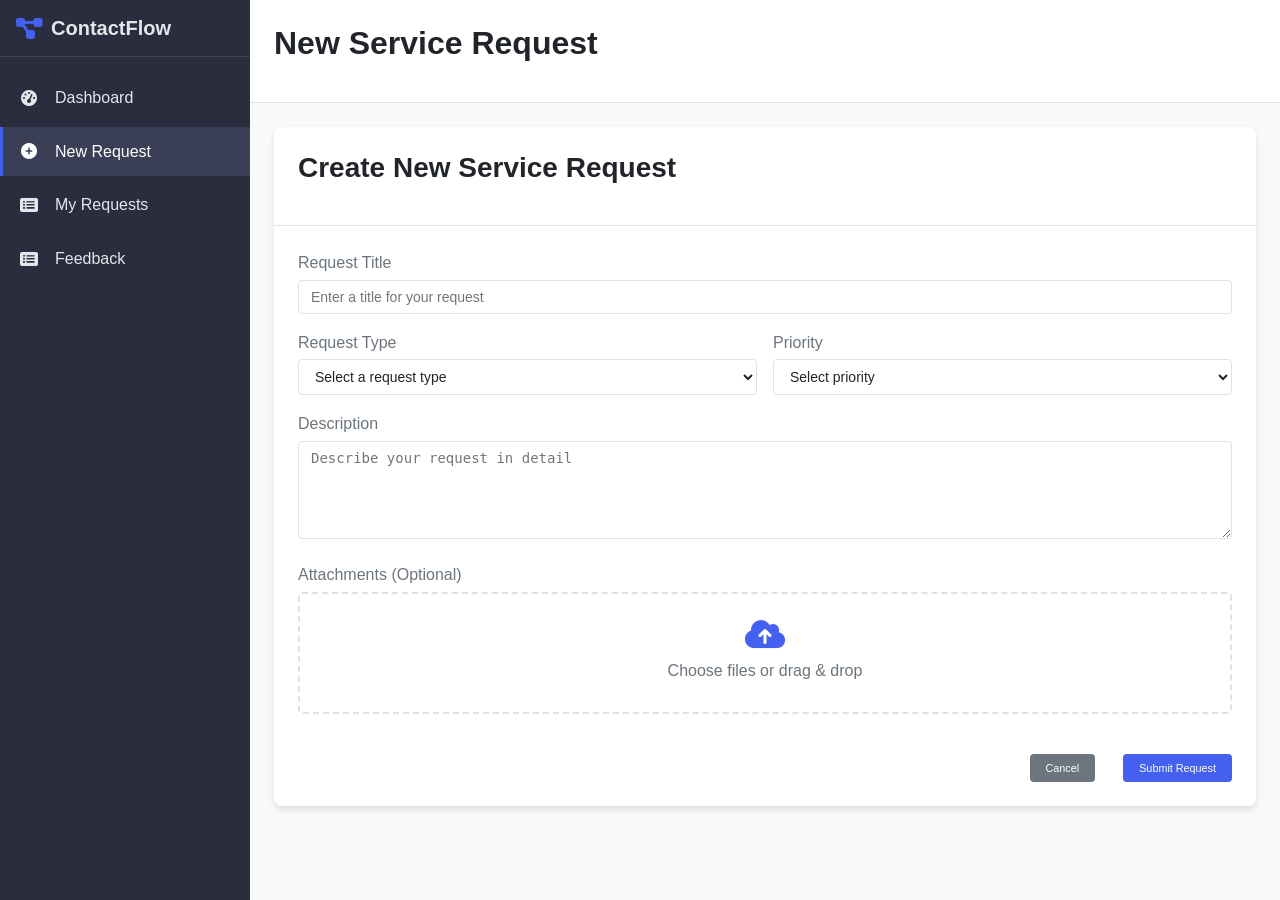
==== commit 248a2ad7: "final touches" ====
--- a/pages/request-service.html
+++ b/pages/request-service.html
@@ -1,130 +1,115 @@
 <!DOCTYPE html>
 <html lang="en">
-  <head>
-    <meta charset="UTF-8" />
-    <meta name="viewport" content="width=device-width, initial-scale=1.0" />
-    <title>New Service Request - ContactFlow CRM</title>
-    <link rel="stylesheet" href="../assets/css/style.css" />
-    <link
-      rel="stylesheet"
-      href="https://cdnjs.cloudflare.com/ajax/libs/font-awesome/6.4.0/css/all.min.css"
-    />
-  </head>
-  <body>
-    <div class="dashboard-container">
-      <aside class="sidebar">
-        <div class="sidebar-header">
-          <i class="fas fa-project-diagram logo-icon"></i>
-          <h2>ContactFlow</h2>
-        </div>
-        <div class="sidebar-content">
-          <ul class="sidebar-menu">
-            <li>
-              <a href="client-dashboard.php"
-                ><i class="fas fa-tachometer-alt"></i><span>Dashboard</span></a
-              >
-            </li>
-            <li class="active">
-              <a href="request-service.php"
-                ><i class="fas fa-plus-circle"></i><span>New Request</span></a
-              >
-            </li>
-            <li>
-              <a href="view-requests.php"
-                ><i class="fas fa-list-alt"></i><span>My Requests</span></a
-              >
-            </li>
-          </ul>
-        </div>
-      </aside>
 
-      <main class="main-content">
-        <header class="content-header">
-          <h1>New Service Request</h1>
-        </header>
+<head>
+  <meta charset="UTF-8" />
+  <meta name="viewport" content="width=device-width, initial-scale=1.0" />
+  <title>New Service Request - ContactFlow CRM</title>
+  <link rel="stylesheet" href="../assets/css/style.css" />
+  <link rel="stylesheet" href="https://cdnjs.cloudflare.com/ajax/libs/font-awesome/6.4.0/css/all.min.css" />
+</head>
 
-        <div class="content-body">
-          <div class="card">
-            <div class="card-header"><h2>Create New Service Request</h2></div>
-            <div class="card-body">
-              <form
-                id="serviceRequestForm"
-                action="submit_request.php"
-                method="POST"
-                enctype="multipart/form-data"
-              >
+<body>
+  <div class="dashboard-container">
+    <aside class="sidebar">
+      <div class="sidebar-header">
+        <i class="fas fa-project-diagram logo-icon"></i>
+        <h2>ContactFlow</h2>
+      </div>
+      <div class="sidebar-content">
+        <ul class="sidebar-menu">
+          <li>
+            <a href="client-dashboard.php"><i class="fas fa-tachometer-alt"></i><span>Dashboard</span></a>
+          </li>
+          <li class="active">
+            <a href="request-service.php"><i class="fas fa-plus-circle"></i><span>New Request</span></a>
+          </li>
+          <li>
+            <a href="view-requests.php  "><i class="fas fa-list-alt"></i><span>My Requests</span></a>
+          </li>
+          <li>
+            <a href="client-feedback.php"><i class="fas fa-list-alt"></i><span>Feedback</span></a>
+          </li>
+        </ul>
+      </div>
+    </aside>
+
+    <main class="main-content">
+      <header class="content-header">
+        <h1>New Service Request</h1>
+      </header>
+
+      <div class="content-body">
+        <div class="card">
+          <div class="card-header">
+            <h2>Create New Service Request</h2>
+          </div>
+          <div class="card-body">
+            <form id="serviceRequestForm" action="submit_request.php" method="POST" enctype="multipart/form-data">
+              <div class="form-group">
+                <label for="requestTitle">Request Title</label>
+                <input type="text" id="requestTitle" name="requestTitle" required
+                  placeholder="Enter a title for your request" />
+              </div>
+
+              <div class="form-row">
                 <div class="form-group">
-                  <label for="requestTitle">Request Title</label>
-                  <input
-                    type="text"
-                    id="requestTitle"
-                    name="requestTitle"
-                    required
-                    placeholder="Enter a title for your request"
-                  />
-                </div>
-
-                <div class="form-row">
-                  <div class="form-group">
-                    <label for="requestType">Request Type</label>
-                    <select id="requestType" name="requestType" required>
-                      <option value="">Select a request type</option>
-                      <option value="support">Technical Support</option>
-                      <option value="inquiry">Product Inquiry</option>
-                      <option value="billing">Billing Issue</option>
-                      <option value="feature">Feature Request</option>
-                      <option value="other">Other</option>
-                    </select>
-                  </div>
-
-                  <div class="form-group">
-                    <label for="priority">Priority</label>
-                    <select id="priority" name="priority" required>
-                      <option value="">Select priority</option>
-                      <option value="low">Low</option>
-                      <option value="medium">Medium</option>
-                      <option value="high">High</option>
-                      <option value="urgent">Urgent</option>
-                    </select>
-                  </div>
+                  <label for="requestType">Request Type</label>
+                  <select id="requestType" name="requestType" required>
+                    <option value="">Select a request type</option>
+                    <option value="support">Technical Support</option>
+                    <option value="inquiry">Product Inquiry</option>
+                    <option value="billing">Billing Issue</option>
+                    <option value="feature">Feature Request</option>
+                    <option value="other">Other</option>
+                  </select>
                 </div>
 
                 <div class="form-group">
-                  <label for="requestDescription">Description</label>
-                  <textarea
-                    id="requestDescription"
-                    name="requestDescription"
-                    rows="5"
-                    required
-                    placeholder="Describe your request in detail"
-                  ></textarea>
+                  <label for="priority">Priority</label>
+                  <select id="priority" name="priority" required>
+                    <option value="">Select priority</option>
+                    <option value="low">Low</option>
+                    <option value="medium">Medium</option>
+                    <option value="high">High</option>
+                    <option value="urgent">Urgent</option>
+                  </select>
                 </div>
+              </div>
 
-                <div class="form-group">
-                  <label for="attachments">Attachments (Optional)</label>
-                  <input
-                    type="file"
-                    id="attachments"
-                    name="attachments[]"
-                    multiple
-                  />
+              <div class="form-group">
+                <label for="requestDescription">Description</label>
+                <textarea id="requestDescription" name="requestDescription" rows="5" required
+                  placeholder="Describe your request in detail"></textarea>
+              </div>
+              <div class="form-group">
+                <label for="attachments">Attachments (Optional)</label>
+                <div class="file-upload">
+                  <input type="file" id="attachments" name="attachments" multiple />
+                  <label for="attachments" class="file-upload-label">
+                    <i class="fas fa-cloud-upload-alt"></i>
+                    <span>Choose files or drag & drop</span>
+                  </label>
                 </div>
+                <div id="fileList" class="file-list"></div>
+              </div>
 
-                <div class="form-actions">
-                  <button type="reset" class="btn-secondary">Cancel</button>
-                  <button type="submit" class="btn-primary">
-                    Submit Request
-                  </button>
-                </div>
-              </form>
-            </div>
+              <div class="form-actions">
+                <button type="reset" class="btn-secondary">Cancel</button>
+                <button type="submit" class="btn-primary">
+                  Submit Request
+                </button>
+              </div>
+            </form>
           </div>
         </div>
-      </main>
-    </div>
+      </div>
+    </main>
+  </div>
 
-    <script src="../assets/js/localStorage.js"></script>
-    <script src="../assets/js/auth.js"></script>
-    <script src="../assets/js/domUtils.js"></script>
-  </body>
-</html>
+  <script src="../assets/js/localStorage.js"></script>
+  <script src="../assets/js/auth.js"></script>
+  <script src="../assets/js/domUtils.js"></script>
+</body>
+
+</html>
